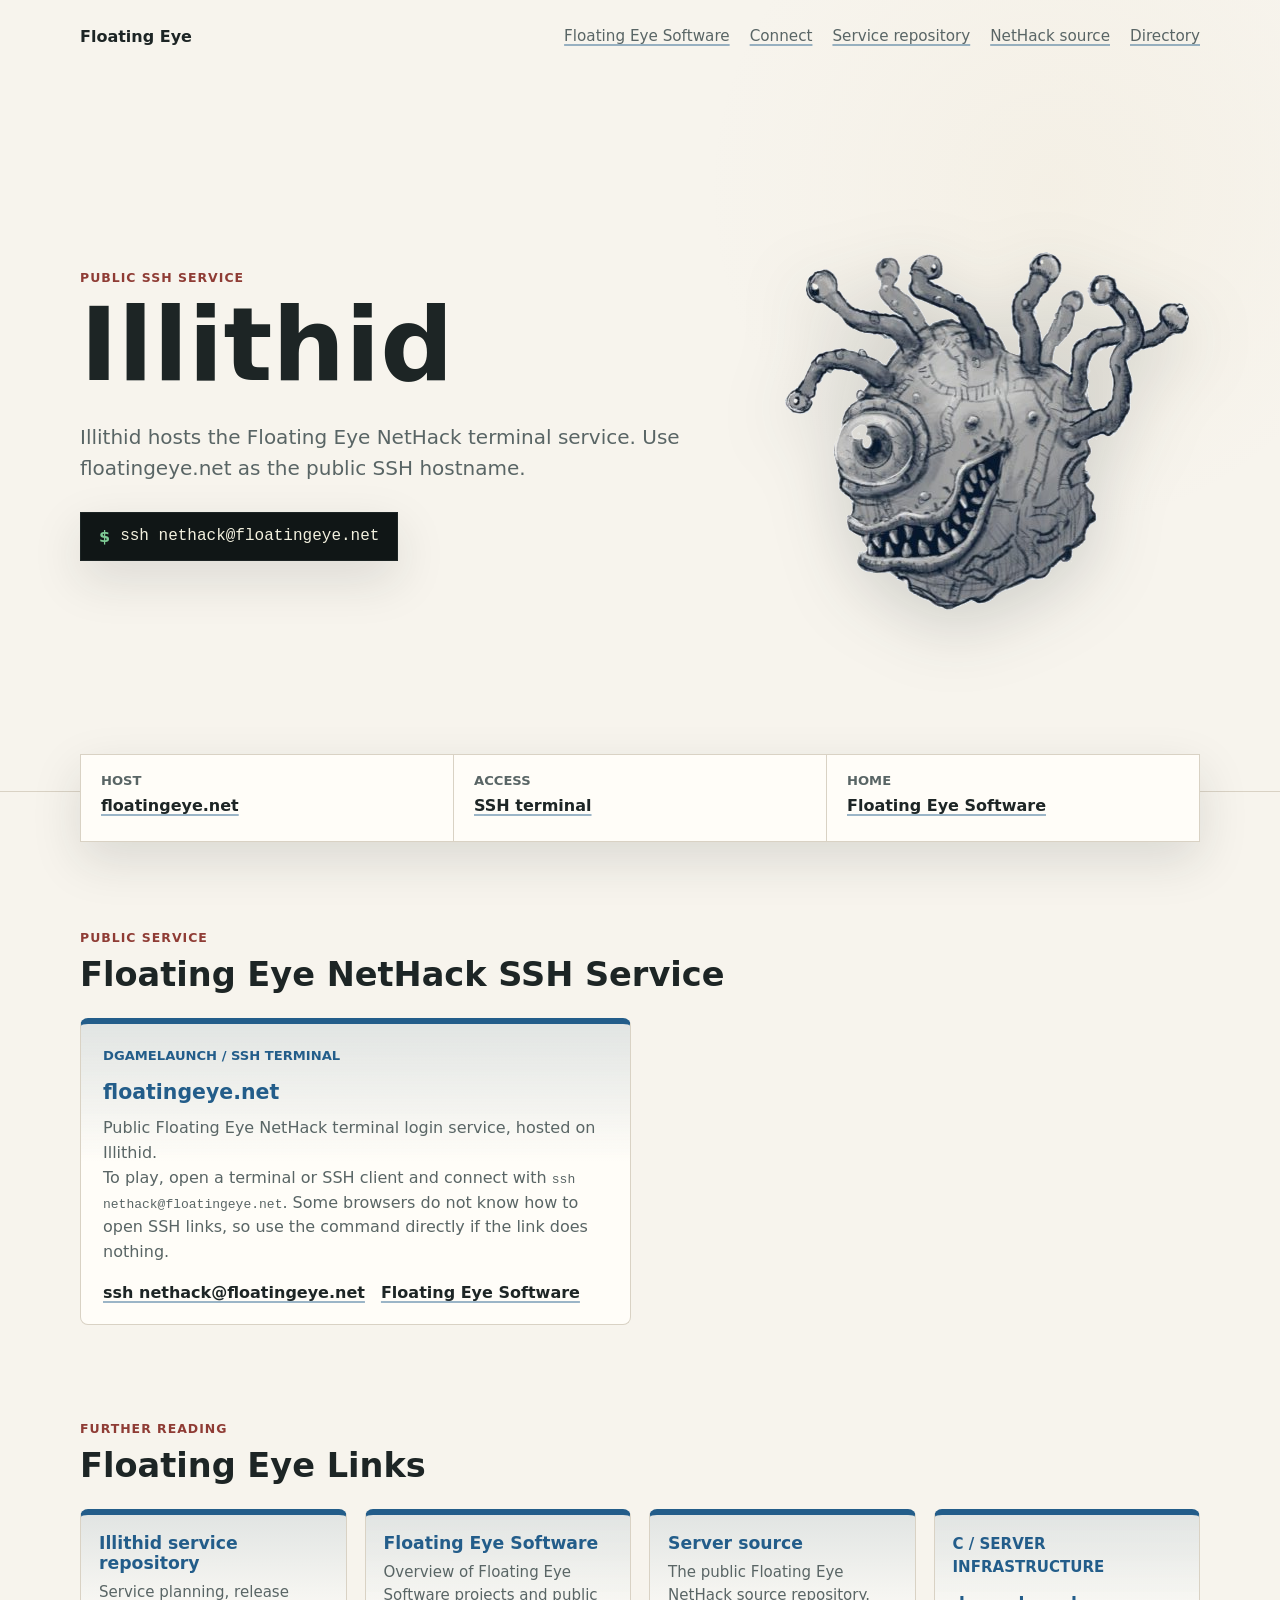
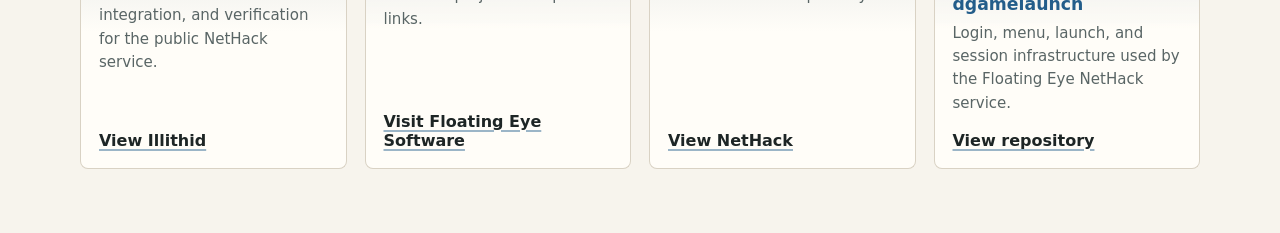
==== site/illithid.floatingeye.net/index.html @ d29cdd08 "Own the Illithid landing page source" ====
<!DOCTYPE html>

<html lang="en">
<head>
<meta charset="utf-8"/>
<meta content="width=device-width, initial-scale=1" name="viewport"/>
<title>Illithid | Floating Eye Software</title>
<meta content="Illithid is the public SSH service host for Floating Eye NetHack." name="description"/>
<link href="https://illithid.floatingeye.net/" rel="canonical"/>
<link href="styles.css" rel="stylesheet"/>
</head>
<body>
<header class="masthead">
<nav aria-label="Primary" class="topbar">
<a class="brand" href="https://www.floatingeye.net/">Floating Eye</a>
<div class="navlinks">
<a href="https://www.floatingeye.net/">Floating Eye Software</a>
<a href="#server">Connect</a>
<a href="https://github.com/Floating-Eye-Software/illithid">Service repository</a>
<a href="https://github.com/mlehotay/NetHack">NetHack source</a>
<a href="https://www.floatingeye.net/directory.html">Directory</a></div>
</nav>
<section aria-labelledby="page-title" class="hero">
<div class="hero-copy">
<p class="eyebrow">Public SSH service</p>
<h1 id="page-title">Illithid</h1>
<p class="lede">
            Illithid hosts the Floating Eye NetHack terminal service. Use
            floatingeye.net as the public SSH hostname.
          </p>
<div aria-label="SSH command" class="terminal-line">
<span>$</span>
<code>ssh nethack@floatingeye.net</code>
</div>
</div>
<img alt="Floating eye" class="hero-image" height="425" src="assets/floatingeye.png" width="425"/>
</section>
</header>
<main>
<section aria-label="Service details" class="status-band">
<div>
<span class="label">Host</span>
<strong><a href="#server">floatingeye.net</a></strong>
</div>
<div>
<span class="label">Access</span>
<strong><a href="#server">SSH terminal</a></strong>
</div>
<div>
<span class="label">Home</span>
<strong><a href="https://www.floatingeye.net/">Floating Eye Software</a></strong>
</div>
</section>
<section aria-labelledby="server-title" class="content-section" id="server">
<div class="section-heading">
<p class="eyebrow">Public service</p>
<h2 id="server-title">Floating Eye NetHack SSH Service</h2>
</div>
<div class="project-grid">
<article class="project-card project-card-primary category-nethack">
<div>
<p class="repo-meta">dgamelaunch / SSH terminal</p>
<h3>floatingeye.net</h3>
<p>
                Public Floating Eye NetHack terminal login service, hosted on
                Illithid.
              </p>
<p>
                To play, open a terminal or SSH client and connect with
                <code>ssh nethack@floatingeye.net</code>. Some browsers do not
                know how to open SSH links, so use the command directly if the
                link does nothing.
              </p>
</div>
<div class="link-row">
<a href="ssh://nethack@floatingeye.net">ssh nethack@floatingeye.net</a>
<a href="https://www.floatingeye.net/">Floating Eye Software</a>
</div>
</article>
</div>
</section>
<section aria-labelledby="links-title" class="content-section">
<div class="section-heading">
<p class="eyebrow">Further reading</p>
<h2 id="links-title">Floating Eye Links</h2>
</div>
<div class="project-grid small-card-grid">
<article class="project-card category-nethack small-card project-card-primary">
<div>
<h3>Illithid service repository</h3>
<p>Service planning, release integration, and verification for the public NetHack service.</p>
</div>
<a href="https://github.com/Floating-Eye-Software/illithid">View Illithid</a>
</article>
<article class="project-card category-nethack small-card">
<div>
<h3>Floating Eye Software</h3>
<p>Overview of Floating Eye Software projects and public links.</p>
</div>
<a href="https://www.floatingeye.net/">Visit Floating Eye Software</a>
</article>
<article class="project-card category-nethack small-card">
<div>
<h3>Server source</h3>
<p>The public Floating Eye NetHack source repository.</p>
</div>
<a href="https://github.com/mlehotay/NetHack">View NetHack</a>
</article>
<article class="project-card small-card category-nethack">
<div>
<p class="repo-meta">C / server infrastructure</p>
<h3>dgamelaunch</h3>
<p>Login, menu, launch, and session infrastructure used by the Floating Eye NetHack service.</p>
</div>
<a href="https://github.com/mlehotay/dgamelaunch">View repository</a>
</article></div>
</section>
</main>
</body>
</html>
---- site/illithid.floatingeye.net/styles.css ----
:root {
  color-scheme: light;
  --ink: #1d2525;
  --muted: #596565;
  --paper: #f7f4ed;
  --panel: #fffdf8;
  --rule: #d9d2c4;
  --green: #2f6b4f;
  --blue: #235d8a;
  --red: #8f3c35;
  --gold: #b08a32;
  --ier: #7b506f;
  --pancakes: #2f6b4f;
  --nethack: #235d8a;
  --shadow: 0 18px 50px rgba(29, 37, 37, 0.13);
  font-family:
    ui-sans-serif,
    system-ui,
    -apple-system,
    BlinkMacSystemFont,
    "Segoe UI",
    sans-serif;
}

* {
  box-sizing: border-box;
}

body {
  margin: 0;
  background: var(--paper);
  color: var(--ink);
}

a {
  color: inherit;
  text-decoration-color: rgba(35, 93, 138, 0.45);
  text-decoration-thickness: 2px;
  text-underline-offset: 0.2em;
}

a:hover {
  color: var(--blue);
  text-decoration-color: currentColor;
}

.masthead {
  min-height: 88vh;
  display: flex;
  flex-direction: column;
  border-bottom: 1px solid var(--rule);
  background:
    linear-gradient(90deg, rgba(247, 244, 237, 0.96), rgba(247, 244, 237, 0.76)),
    radial-gradient(circle at 82% 24%, rgba(176, 138, 50, 0.2), transparent 28%),
    var(--paper);
}

.compact-masthead {
  min-height: 58vh;
}

.topbar {
  width: min(1120px, calc(100% - 40px));
  margin: 0 auto;
  min-height: 72px;
  display: flex;
  align-items: center;
  justify-content: space-between;
  gap: 24px;
}

.brand {
  font-weight: 800;
  text-decoration: none;
  letter-spacing: 0;
}

.navlinks {
  display: flex;
  align-items: center;
  gap: 20px;
  color: var(--muted);
  font-size: 0.95rem;
}

.hero {
  width: min(1120px, calc(100% - 40px));
  margin: auto;
  padding: 48px 0 80px;
  display: grid;
  grid-template-columns: minmax(0, 1fr) minmax(260px, 425px);
  align-items: center;
  gap: 56px;
}

.compact-hero {
  padding-bottom: 56px;
}

.hero-copy {
  max-width: 700px;
}

.eyebrow {
  margin: 0 0 12px;
  color: var(--red);
  font-size: 0.78rem;
  font-weight: 800;
  letter-spacing: 0.08em;
  text-transform: uppercase;
}

h1,
h2,
h3,
p {
  overflow-wrap: anywhere;
}

h1 {
  margin: 0;
  font-size: clamp(3rem, 8vw, 6.8rem);
  line-height: 0.94;
  letter-spacing: 0;
}

h2 {
  margin: 0;
  font-size: 2.1rem;
  line-height: 1.1;
  letter-spacing: 0;
}

h3 {
  margin: 0 0 12px;
  font-size: 1.28rem;
  letter-spacing: 0;
}

.lede {
  max-width: 650px;
  margin: 28px 0;
  color: var(--muted);
  font-size: 1.25rem;
  line-height: 1.55;
}

.terminal-line {
  width: fit-content;
  max-width: 100%;
  display: flex;
  gap: 10px;
  align-items: center;
  padding: 14px 18px;
  border: 1px solid #1d2525;
  background: #101616;
  color: #f3f1df;
  box-shadow: var(--shadow);
  font-size: 1rem;
  overflow-x: auto;
}

.terminal-line span {
  color: #7ecb95;
  font-weight: 800;
}

.terminal-line code {
  white-space: nowrap;
}

.hero-image {
  width: 100%;
  height: auto;
  filter: drop-shadow(0 18px 34px rgba(29, 37, 37, 0.18));
}

main {
  width: min(1120px, calc(100% - 40px));
  margin: 0 auto;
}

.status-band {
  display: grid;
  grid-template-columns: repeat(3, minmax(0, 1fr));
  gap: 1px;
  margin: -38px 0 56px;
  border: 1px solid var(--rule);
  background: var(--rule);
  box-shadow: var(--shadow);
}

.status-band div {
  min-height: 86px;
  padding: 18px 20px;
  background: var(--panel);
}

.label,
.repo-meta {
  display: block;
  color: var(--muted);
  font-size: 0.82rem;
  font-weight: 700;
  text-transform: uppercase;
}

.label {
  margin-bottom: 8px;
}

.content-section {
  padding: 32px 0 64px;
}

.section-heading {
  margin-bottom: 24px;
}

.project-grid {
  display: grid;
  grid-template-columns: repeat(2, minmax(0, 1fr));
  gap: 18px;
}

.project-card {
  min-height: 210px;
  display: flex;
  flex-direction: column;
  justify-content: space-between;
  gap: 18px;
  padding: 22px;
  border: 1px solid var(--rule);
  border-radius: 8px;
  background: var(--panel);
}

.small-card-grid {
  grid-template-columns: repeat(auto-fit, minmax(220px, 1fr));
}

.small-card {
  min-height: 180px;
  gap: 16px;
  padding: 18px;
}

.small-card h3 {
  margin-bottom: 8px;
  font-size: 1.08rem;
}

.small-card p {
  font-size: 0.94rem;
  line-height: 1.45;
}

.project-card-primary {
  border-top: 6px solid var(--green);
}

.category-ier {
  border-top: 6px solid var(--ier);
  background: linear-gradient(180deg, rgba(123, 80, 111, 0.1), var(--panel) 46%);
}

.category-pancakes {
  border-top: 6px solid var(--pancakes);
  background: linear-gradient(180deg, rgba(47, 107, 79, 0.1), var(--panel) 46%);
}

.category-nethack {
  border-top: 6px solid var(--nethack);
  background: linear-gradient(180deg, rgba(35, 93, 138, 0.1), var(--panel) 46%);
}

.category-ier .repo-meta {
  color: var(--ier);
}

.category-pancakes .repo-meta {
  color: var(--pancakes);
}

.category-nethack .repo-meta {
  color: var(--nethack);
}

.category-nethack h3 {
  color: var(--nethack);
}

.project-card p {
  margin: 0;
  color: var(--muted);
  line-height: 1.55;
}

.project-card .repo-meta {
  margin-bottom: 14px;
  color: var(--blue);
}

.project-card a {
  width: fit-content;
  font-weight: 800;
}

.pending-link {
  width: fit-content;
  color: var(--muted);
  font-weight: 800;
}

.link-row {
  display: flex;
  flex-wrap: wrap;
  gap: 16px;
}

.split-section {
  display: grid;
  grid-template-columns: 0.8fr 1.2fr;
  gap: 40px;
  border-top: 1px solid var(--rule);
}

.split-section p:last-child {
  margin: 0;
  color: var(--muted);
  font-size: 1.1rem;
  line-height: 1.7;
}

@media (max-width: 760px) {
  .masthead {
    min-height: auto;
  }

  .topbar {
    min-height: 86px;
    align-items: flex-start;
    flex-direction: column;
    justify-content: center;
  }

  .navlinks {
    width: 100%;
    gap: 14px;
    overflow-x: auto;
    padding-bottom: 4px;
  }

  .hero,
  .split-section {
    grid-template-columns: 1fr;
  }

  .hero {
    gap: 32px;
    padding: 34px 0 68px;
  }

  .hero-image {
    max-width: 360px;
  }

  .status-band,
  .project-grid {
    grid-template-columns: 1fr;
  }

  .status-band {
    margin-top: -24px;
  }
}
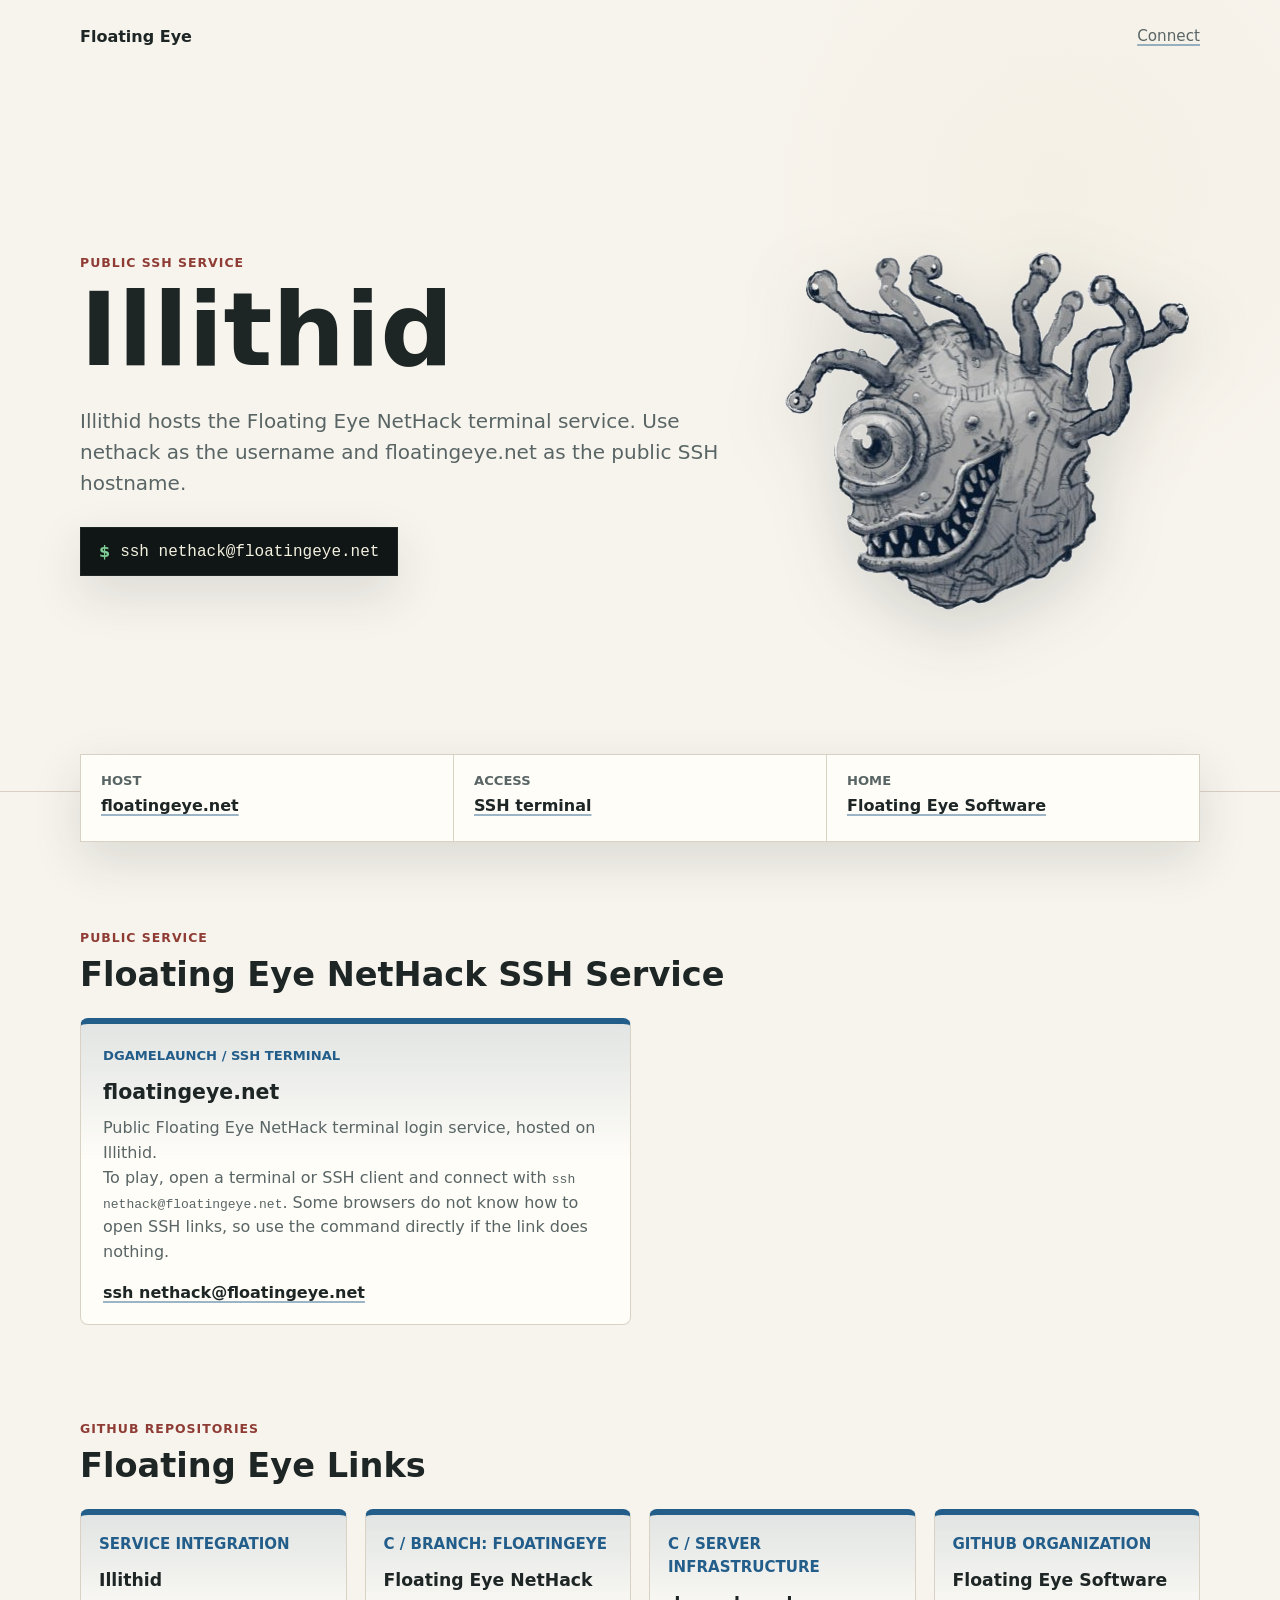
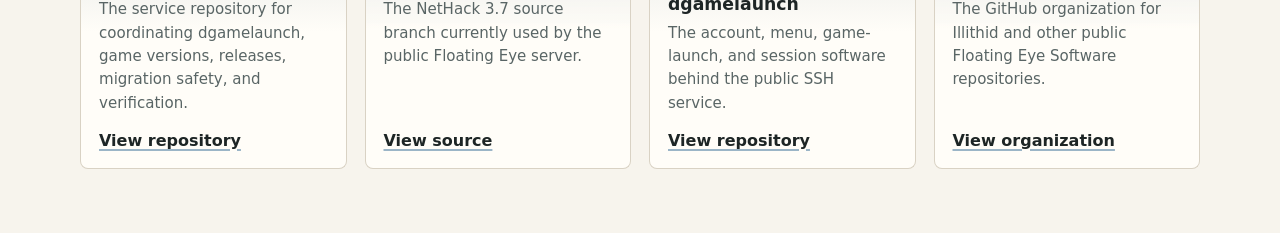
==== commit 10b73ae0: "Refine Illithid landing page cards" ====
--- a/site/illithid.floatingeye.net/index.html
+++ b/site/illithid.floatingeye.net/index.html
@@ -14,11 +14,8 @@
 <nav aria-label="Primary" class="topbar">
 <a class="brand" href="https://www.floatingeye.net/">Floating Eye</a>
 <div class="navlinks">
-<a href="https://www.floatingeye.net/">Floating Eye Software</a>
 <a href="#server">Connect</a>
-<a href="https://github.com/Floating-Eye-Software/illithid">Service repository</a>
-<a href="https://github.com/mlehotay/NetHack">NetHack source</a>
-<a href="https://www.floatingeye.net/directory.html">Directory</a></div>
+</div>
 </nav>
 <section aria-labelledby="page-title" class="hero">
 <div class="hero-copy">
@@ -26,7 +23,7 @@
 <h1 id="page-title">Illithid</h1>
 <p class="lede">
             Illithid hosts the Floating Eye NetHack terminal service. Use
-            floatingeye.net as the public SSH hostname.
+            nethack as the username and floatingeye.net as the public SSH hostname.
           </p>
 <div aria-label="SSH command" class="terminal-line">
 <span>$</span>
@@ -74,46 +71,50 @@
 </div>
 <div class="link-row">
 <a href="ssh://nethack@floatingeye.net">ssh nethack@floatingeye.net</a>
-<a href="https://www.floatingeye.net/">Floating Eye Software</a>
 </div>
 </article>
 </div>
 </section>
 <section aria-labelledby="links-title" class="content-section">
 <div class="section-heading">
-<p class="eyebrow">Further reading</p>
+<p class="eyebrow">GitHub repositories</p>
 <h2 id="links-title">Floating Eye Links</h2>
 </div>
 <div class="project-grid small-card-grid">
 <article class="project-card category-nethack small-card project-card-primary">
 <div>
-<h3>Illithid service repository</h3>
-<p>Service planning, release integration, and verification for the public NetHack service.</p>
+<p class="repo-meta">Service integration</p>
+<h3>Illithid</h3>
+<p>The service repository for coordinating dgamelaunch, game versions, releases, migration safety, and verification.</p>
 </div>
-<a href="https://github.com/Floating-Eye-Software/illithid">View Illithid</a>
+<a href="https://github.com/Floating-Eye-Software/illithid">View repository</a>
 </article>
 <article class="project-card category-nethack small-card">
 <div>
-<h3>Floating Eye Software</h3>
-<p>Overview of Floating Eye Software projects and public links.</p>
+<p class="repo-meta">C / branch: floatingeye</p>
+<h3>Floating Eye NetHack</h3>
+<p>The NetHack 3.7 source branch currently used by the public Floating Eye server.</p>
 </div>
-<a href="https://www.floatingeye.net/">Visit Floating Eye Software</a>
-</article>
-<article class="project-card category-nethack small-card">
-<div>
-<h3>Server source</h3>
-<p>The public Floating Eye NetHack source repository.</p>
-</div>
-<a href="https://github.com/mlehotay/NetHack">View NetHack</a>
+<a href="https://github.com/mlehotay/NetHack">View source</a>
 </article>
 <article class="project-card small-card category-nethack">
 <div>
 <p class="repo-meta">C / server infrastructure</p>
 <h3>dgamelaunch</h3>
-<p>Login, menu, launch, and session infrastructure used by the Floating Eye NetHack service.</p>
+<p>The account, menu, game-launch, and session software behind the public SSH service.</p>
 </div>
 <a href="https://github.com/mlehotay/dgamelaunch">View repository</a>
-</article></div>
+</article>
+<article class="project-card category-nethack small-card">
+<div>
+<p class="repo-meta">GitHub organization</p>
+<h3>Floating Eye Software</h3>
+<p>The GitHub organization for Illithid and other public Floating Eye Software repositories.</p>
+</div>
+<a href="https://github.com/Floating-Eye-Software/">View organization</a>
+</article>
+
+</div>
 </section>
 </main>
 </body>
--- a/site/illithid.floatingeye.net/styles.css
+++ b/site/illithid.floatingeye.net/styles.css
@@ -286,10 +286,6 @@
   color: var(--nethack);
 }
 
-.category-nethack h3 {
-  color: var(--nethack);
-}
-
 .project-card p {
   margin: 0;
   color: var(--muted);
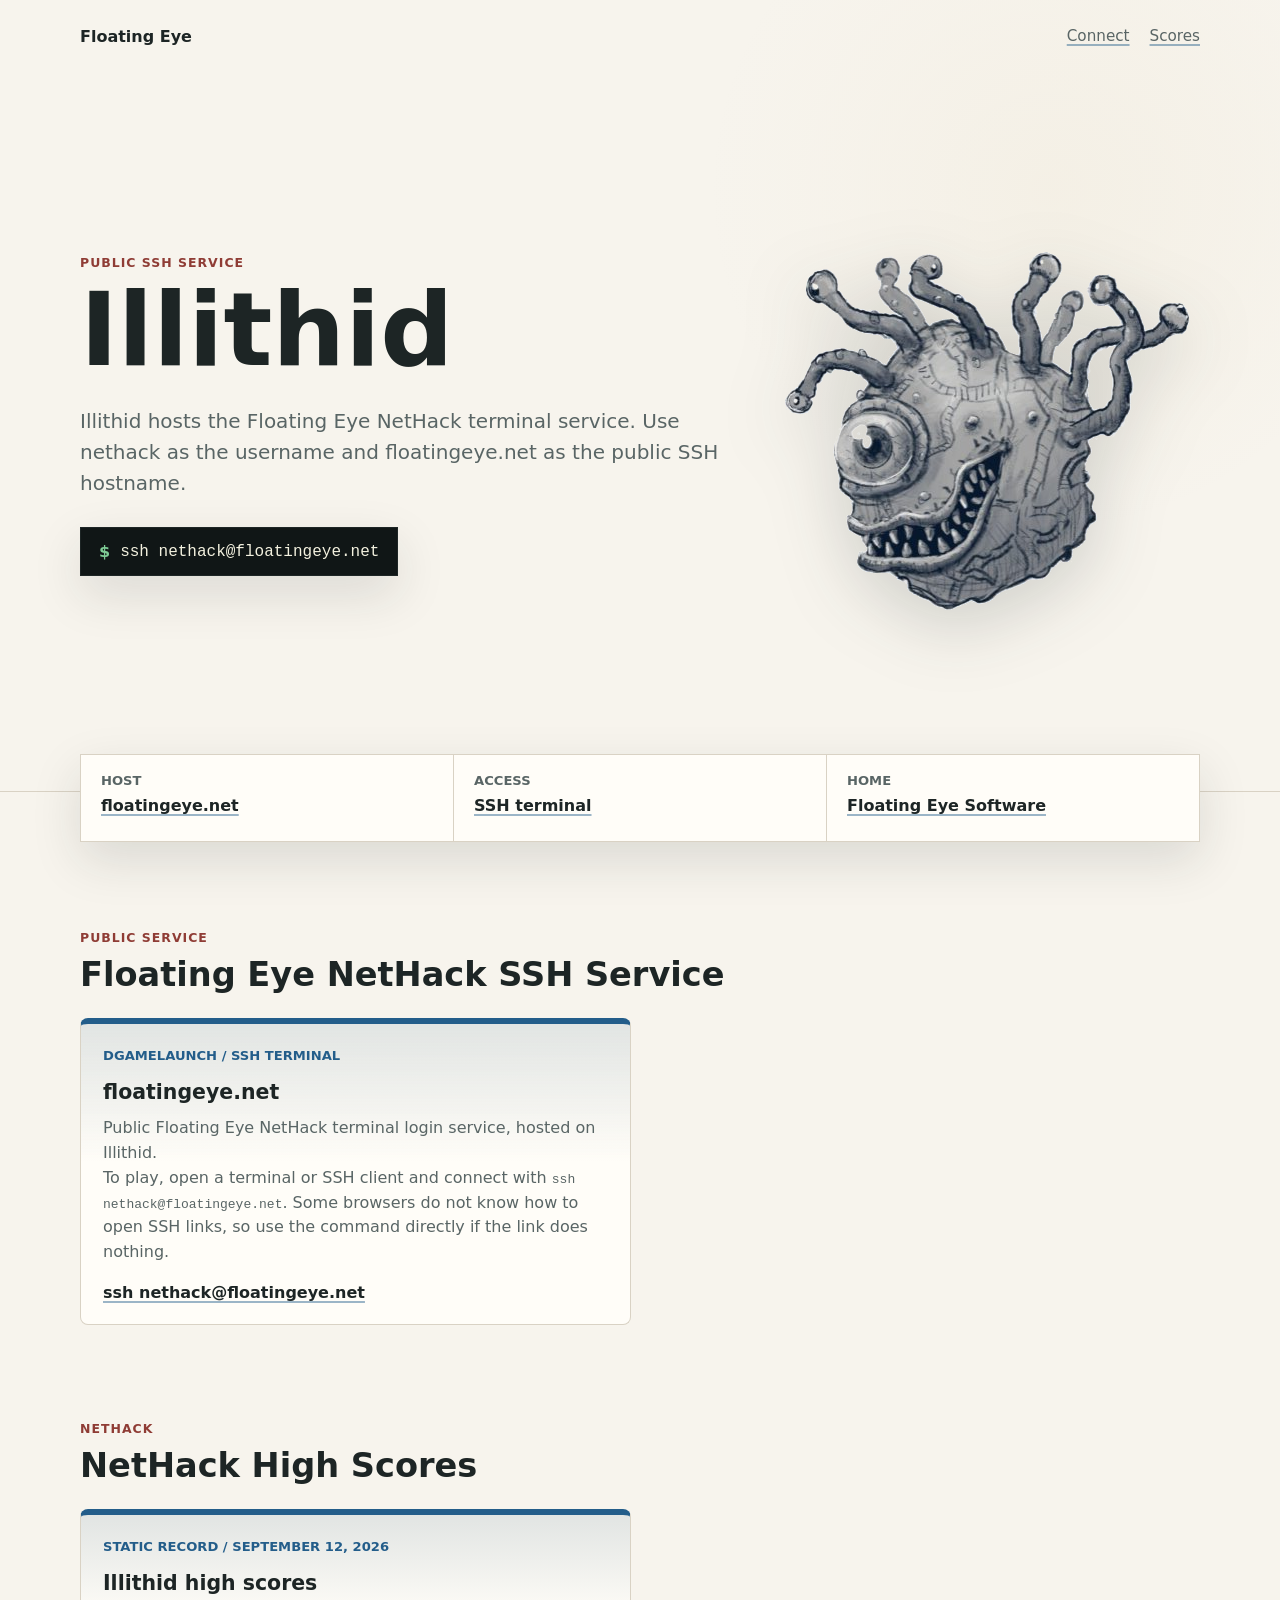
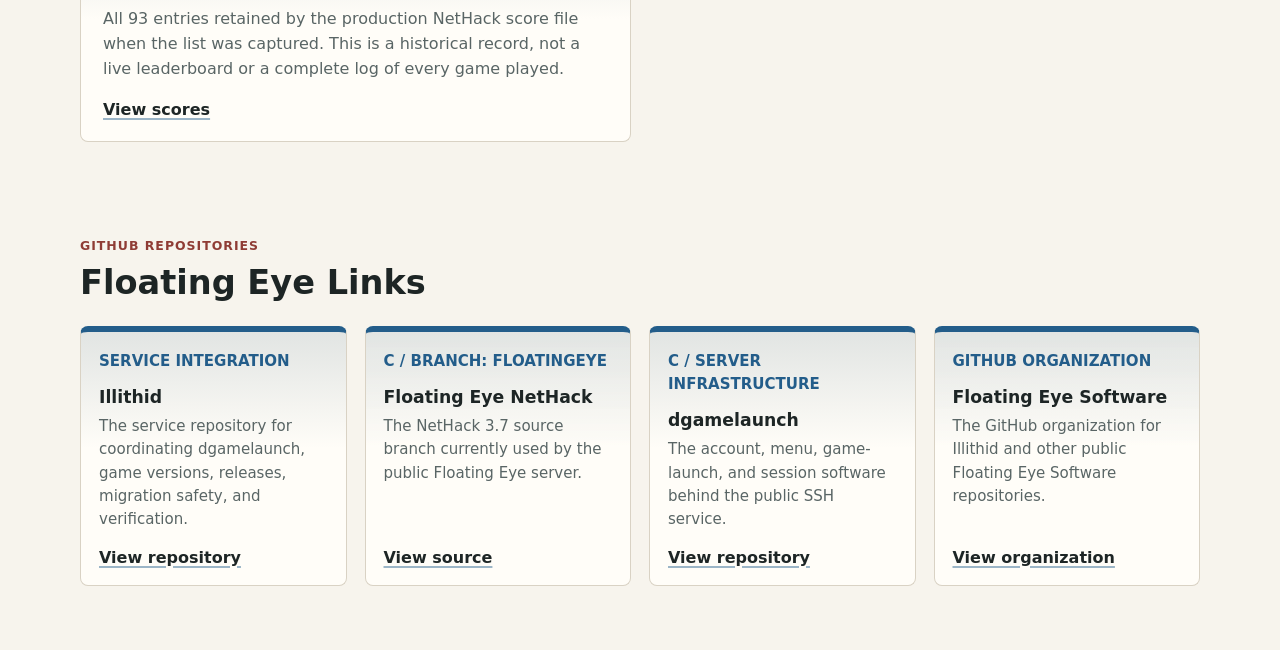
==== commit 94ebe271: "Add static Illithid high scores page" ====
--- a/site/illithid.floatingeye.net/index.html
+++ b/site/illithid.floatingeye.net/index.html
@@ -15,6 +15,7 @@
 <a class="brand" href="https://www.floatingeye.net/">Floating Eye</a>
 <div class="navlinks">
 <a href="#server">Connect</a>
+<a href="scores.html">Scores</a>
 </div>
 </nav>
 <section aria-labelledby="page-title" class="hero">
@@ -75,6 +76,26 @@
 </article>
 </div>
 </section>
+<section aria-labelledby="scores-title" class="content-section" id="scores">
+<div class="section-heading">
+<p class="eyebrow">NetHack</p>
+<h2 id="scores-title">NetHack High Scores</h2>
+</div>
+<div class="project-grid">
+<article class="project-card project-card-primary category-nethack">
+<div>
+<p class="repo-meta">Static record / September 12, 2026</p>
+<h3>Illithid high scores</h3>
+<p>
+                All 93 entries retained by the production NetHack score file
+                when the list was captured. This is a historical record,
+                not a live leaderboard or a complete log of every game played.
+              </p>
+</div>
+<a href="scores.html">View scores</a>
+</article>
+</div>
+</section>
 <section aria-labelledby="links-title" class="content-section">
 <div class="section-heading">
 <p class="eyebrow">GitHub repositories</p>
--- a/site/illithid.floatingeye.net/styles.css
+++ b/site/illithid.floatingeye.net/styles.css
@@ -180,6 +180,53 @@
   margin: 0 auto;
 }
 
+.score-header {
+  border-bottom: 1px solid var(--rule);
+  background:
+    linear-gradient(90deg, rgba(247, 244, 237, 0.96), rgba(247, 244, 237, 0.76)),
+    radial-gradient(circle at 82% 24%, rgba(35, 93, 138, 0.16), transparent 30%),
+    var(--paper);
+}
+
+.score-intro {
+  width: min(1120px, calc(100% - 40px));
+  margin: 0 auto;
+  padding: 72px 0 64px;
+}
+
+.score-intro h1 {
+  font-size: clamp(2.8rem, 7vw, 5.8rem);
+}
+
+.snapshot-note,
+.score-list {
+  padding: 48px 0;
+}
+
+.snapshot-note {
+  border-bottom: 1px solid var(--rule);
+}
+
+.snapshot-note > p {
+  max-width: 780px;
+  color: var(--muted);
+  line-height: 1.65;
+}
+
+.score-list pre {
+  max-height: 75vh;
+  margin: 24px 0 64px;
+  padding: 22px;
+  overflow: auto;
+  border: 1px solid var(--rule);
+  border-radius: 8px;
+  background: #101616;
+  color: #f3f1df;
+  box-shadow: var(--shadow);
+  font-size: 0.86rem;
+  line-height: 1.5;
+}
+
 .status-band {
   display: grid;
   grid-template-columns: repeat(3, minmax(0, 1fr));
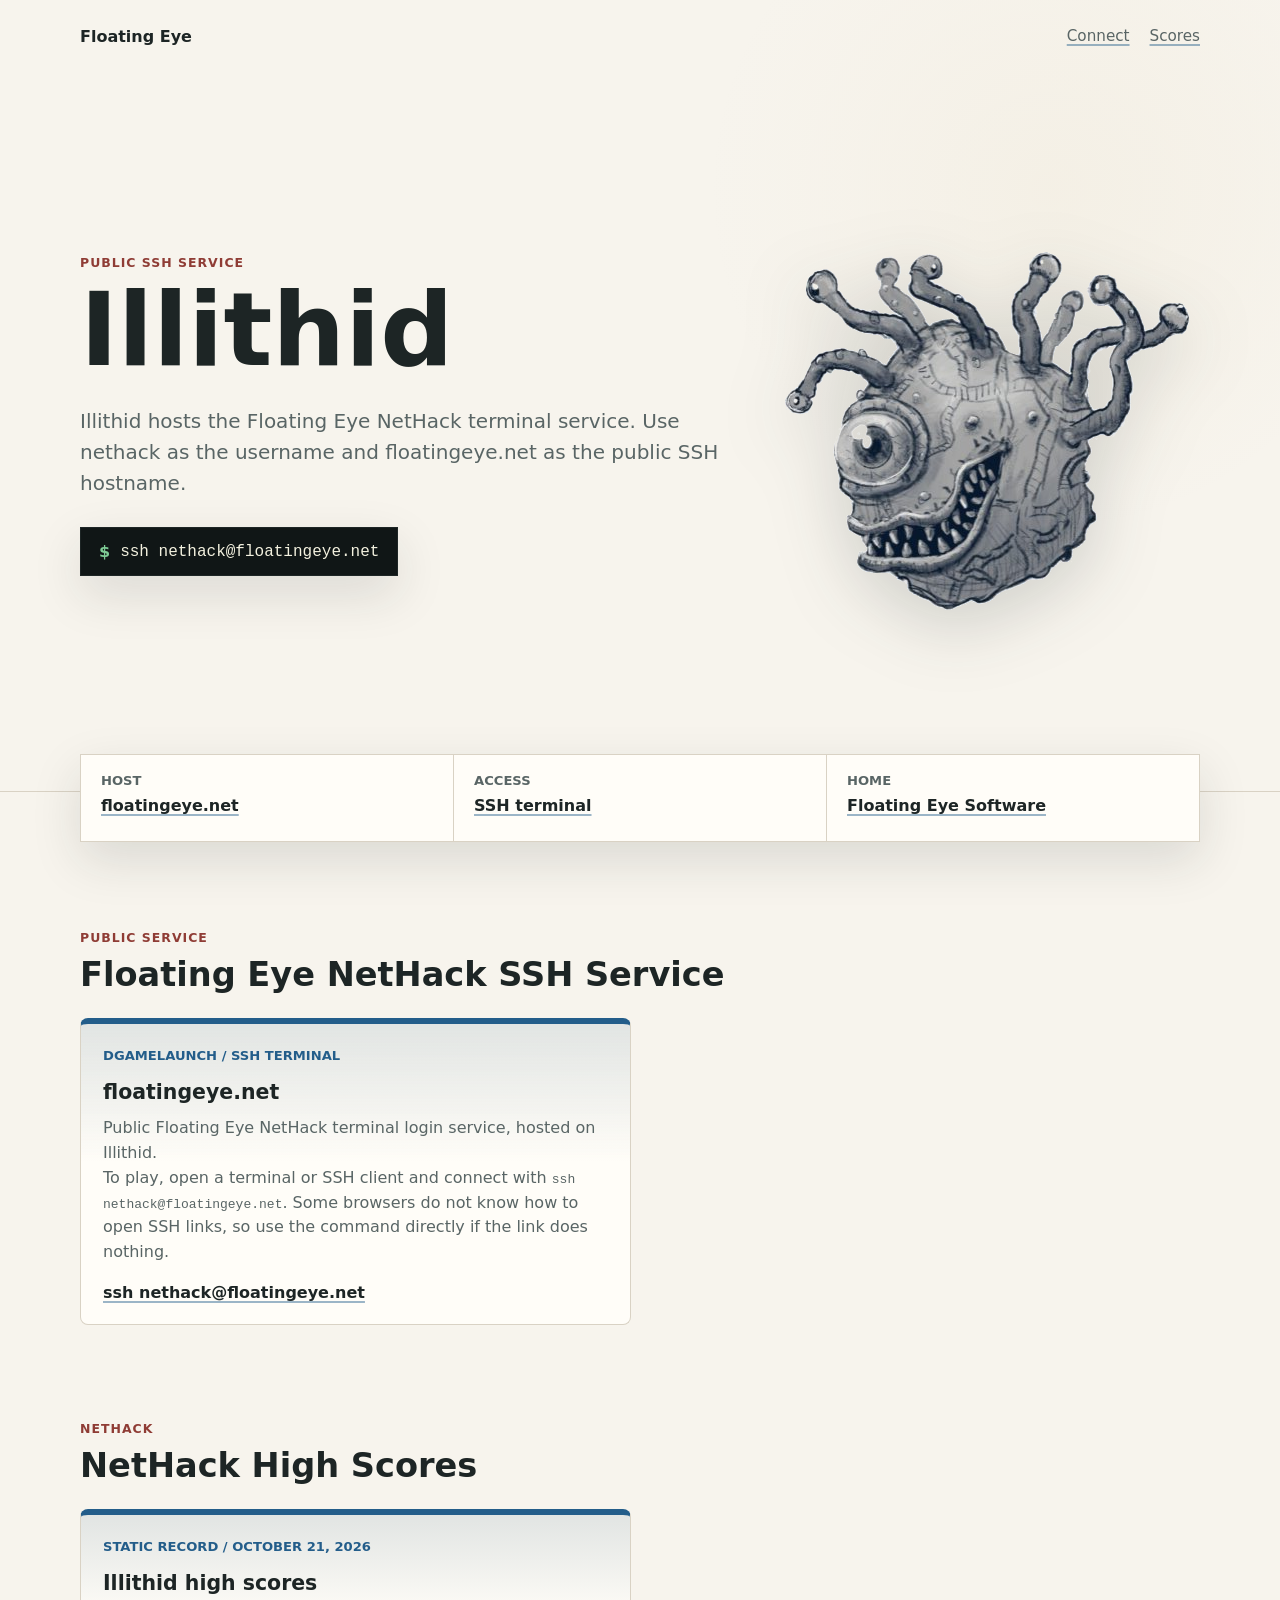
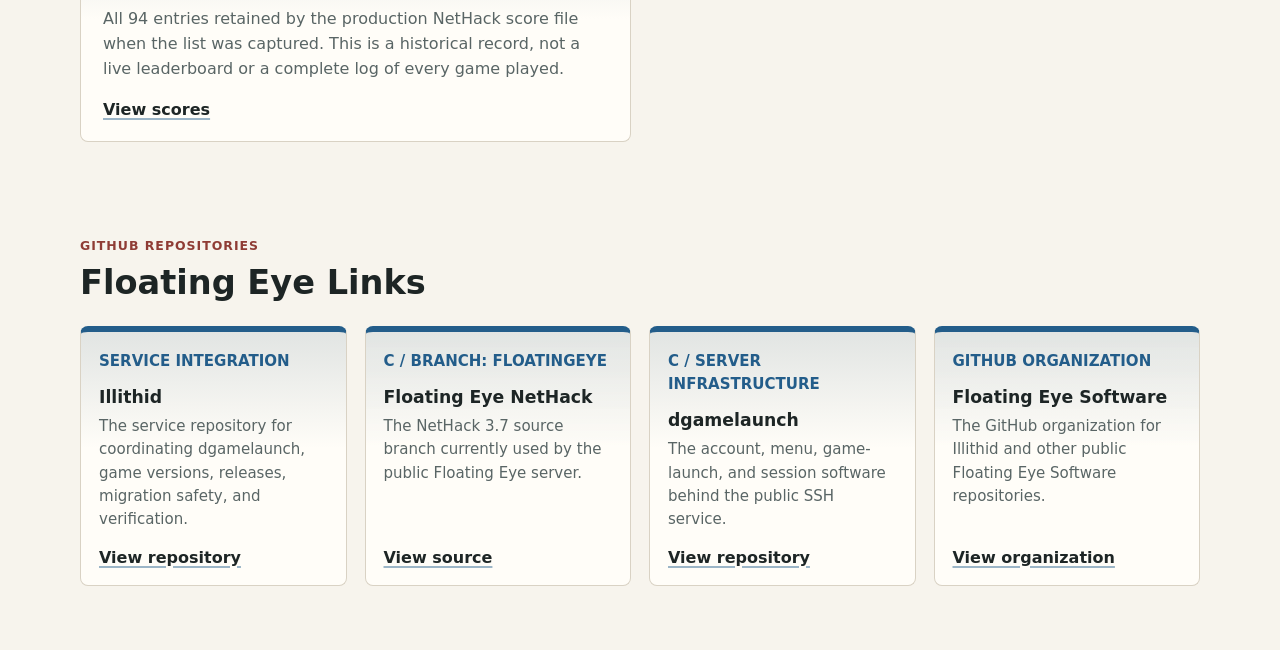
==== commit 75d6ed36: "Refresh Illithid scores and record final 3.7 build Publish the October 21 score snapshot, record the" ====
--- a/site/illithid.floatingeye.net/index.html
+++ b/site/illithid.floatingeye.net/index.html
@@ -84,10 +84,10 @@
 <div class="project-grid">
 <article class="project-card project-card-primary category-nethack">
 <div>
-<p class="repo-meta">Static record / September 12, 2026</p>
+<p class="repo-meta">Static record / October 21, 2026</p>
 <h3>Illithid high scores</h3>
 <p>
-                All 93 entries retained by the production NetHack score file
+                All 94 entries retained by the production NetHack score file
                 when the list was captured. This is a historical record,
                 not a live leaderboard or a complete log of every game played.
               </p>
